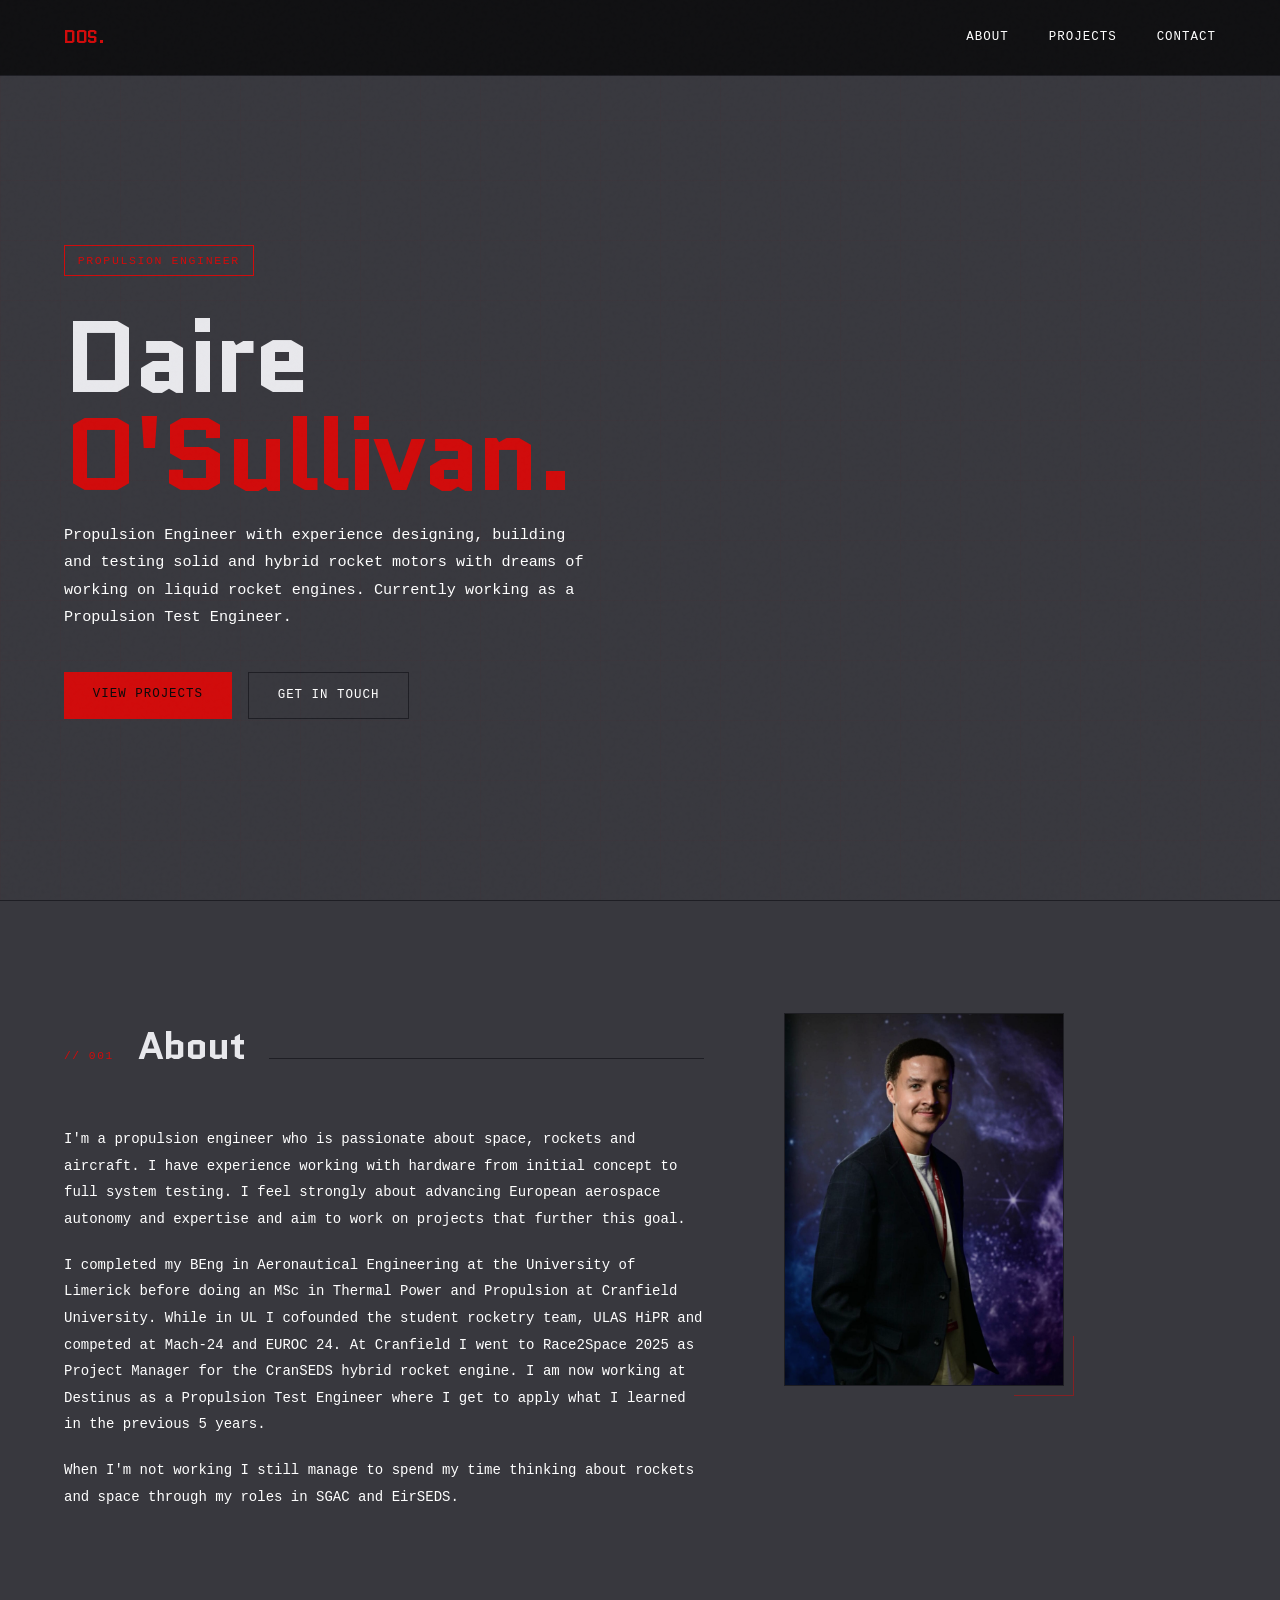
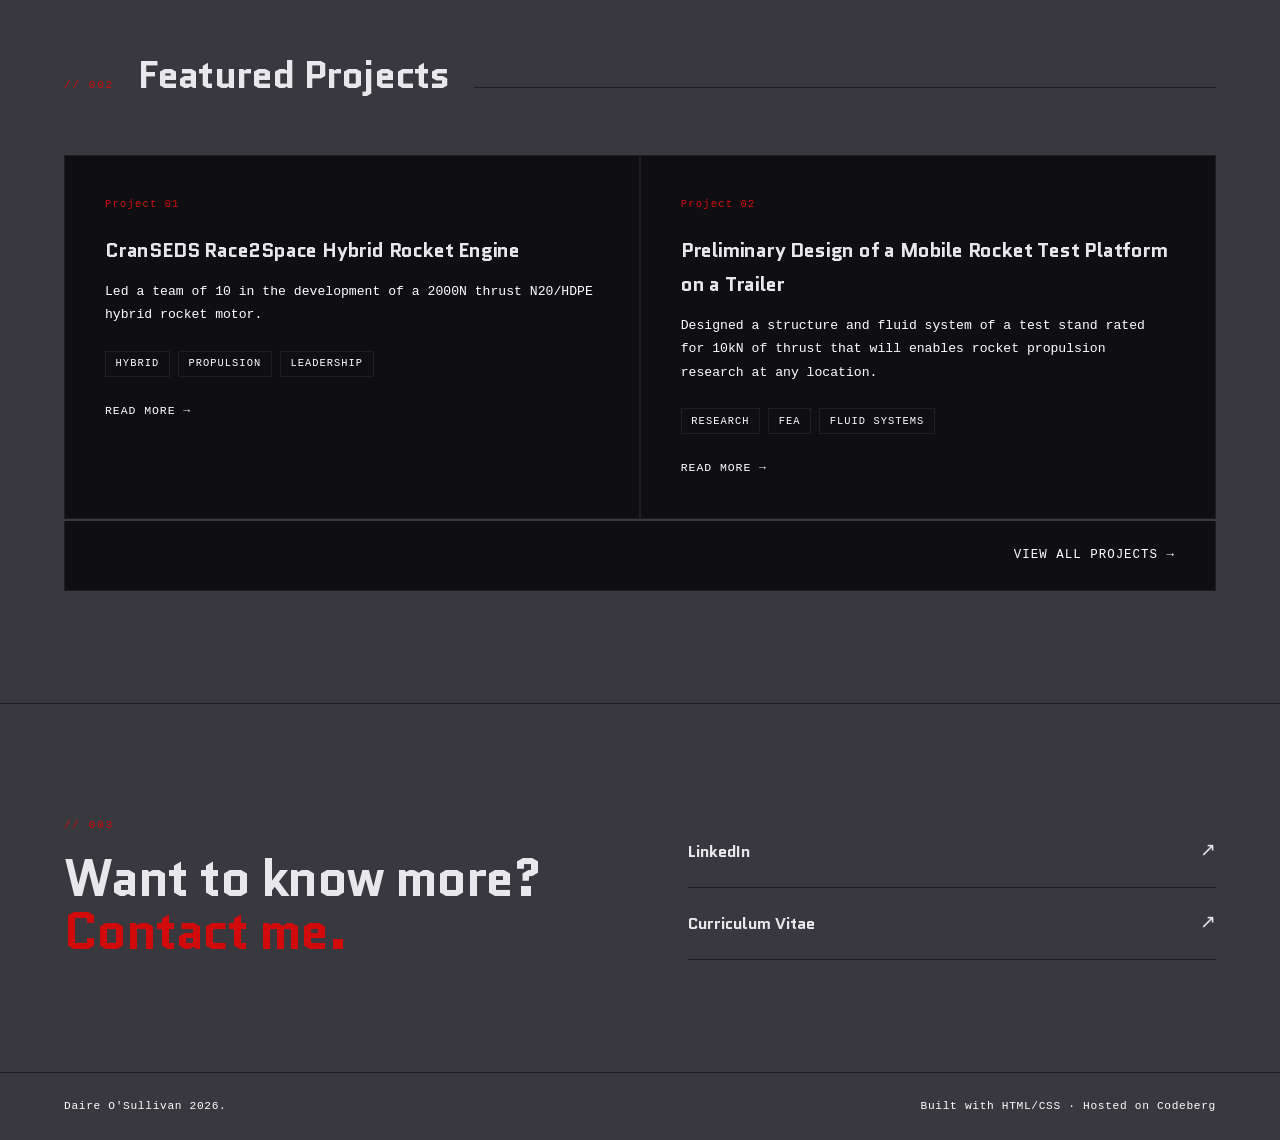
==== index.html @ b2d94233 "update contact me tagline" ====
<!DOCTYPE html>
<html lang="en">
<head>
  <meta charset="UTF-8" />
  <meta name="viewport" content="width=device-width, initial-scale=1.0"/>
  <title>Daire O'Sullivan — Propulsion Engineer</title>
  <link rel="preconnect" href="https://fonts.googleapis.com">
  <link href="https://fonts.googleapis.com/css2?family=Orbitron:wght@400..900&family=Quantico:ital,wght@0,400;0,700;1,400;1,700&display=swap" rel="stylesheet">
  <link rel="stylesheet" href="style.css">
  <link rel="icon" type="image/png" href="favicon.png">
  <style>
    /* HERO */
    .hero {
      min-height: 100vh;
      display: flex;
      align-items: center;
      padding: 4rem 4rem 0;
      position: relative;
      z-index: 1;
      overflow: visible;
    }

    .hero-inner { max-width: 900px; overflow: visible; }

    .hero-tag {
      display: inline-block;
      font-size: 0.72rem;
      letter-spacing: 0.14em;
      text-transform: uppercase;
      color: var(--accent);
      border: 1px solid var(--accent);
      padding: 0.3rem 0.8rem;
      margin-bottom: 2rem;
      animation: fadeUp 0.6s ease both;
    }

    .hero-name {
      font-family: 'Quantico', sans-serif;
      font-size: clamp(3.5rem, 8vw, 7rem);
      font-weight: 800;
      line-height: 0.95;
      letter-spacing: -0.03em;
      color: var(--text);
      margin-bottom: 1.2rem;
      animation: fadeUp 0.6s 0.1s ease both;
    }

    .hero-name span { color: var(--accent); display: block; }

    .hero-sub {
      font-size: 0.95rem;
      color: var(--muted);
      max-width: 520px;
      line-height: 1.8;
      margin-bottom: 2.5rem;
      animation: fadeUp 0.6s 0.2s ease both;
    }

    .hero-cta {
      display: flex;
      gap: 1rem;
      flex-wrap: wrap;
      animation: fadeUp 0.6s 0.3s ease both;
    }

    /* ABOUT */
    .about {
      padding: 7rem 4rem;
      position: relative;
      z-index: 1;
      border-top: 1px solid var(--border);
      
    }

    .about-inner {
  display: grid;
  grid-template-columns: 1fr 280px;
  gap: 5rem;
  align-items: start;
  max-width: 1000px;
}

@media (max-width: 768px) {
  .about-inner {
    grid-template-columns: 1fr;
    gap: 2rem;
  }
  .about-photo-wrap {
    max-width: 200px;
    margin: 0 auto;
  }
}

    .about-text p {
      color: var(--muted);
      margin-bottom: 1.2rem;
      line-height: 1.9;
    }

    .about-text p strong {
      color: var(--text);
      font-weight: 500;
    }

    .about-photo-wrap 
    { 
      position: relative; 
    }

    .about-photo {
      width: 100%;
      aspect-ratio: 3/4;
      object-fit: cover;
      display: block;
      border: 1px solid var(--border);
      filter: grayscale(20%);
    }

    .about-photo-wrap::after {
      content: '';
      position: absolute;
      bottom: -10px; right: -10px;
      width: 60px; height: 60px;
      border-right: 1px solid var(--accent);
      border-bottom: 1px solid var(--accent);
      opacity: 0.5;
    }

    /* FEATURED PROJECTS */
    .featured {
      padding: 0 4rem 7rem;
      position: relative;
      z-index: 1;
    }

    .featured-footer {
      margin-top: 1.5px;
      background: var(--card-bg);
      border: 1.5px solid var(--border);
      border-top: none;
      padding: 1.5rem 2.5rem;
      display: flex;
      justify-content: flex-end;
    }

    .view-all {
      font-size: 0.78rem;
      letter-spacing: 0.08em;
      text-transform: uppercase;
      color: var(--muted);
      text-decoration: none;
      display: flex;
      align-items: center;
      gap: 0.5rem;
      transition: color 0.2s;
    }

    .view-all:hover { color: var(--accent); }

    /* CONTACT */
    .contact {
      padding: 7rem 4rem;
      border-top: 1px solid var(--border);
      display: grid;
      grid-template-columns: 1fr 1fr;
      gap: 6rem;
      align-items: center;
      position: relative;
      z-index: 1;
    }

    .contact-headline {
      font-family: 'Quantico', sans-serif;
      font-size: clamp(2.2rem, 4vw, 3.5rem);
      font-weight: 800;
      letter-spacing: -0.03em;
      line-height: 1.05;
    }

    .contact-headline span { color: var(--accent); }

    .contact-links { display: flex; flex-direction: column; }

    .contact-item {
      display: flex;
      justify-content: space-between;
      align-items: center;
      padding: 1.2rem 0;
      border-bottom: 1px solid var(--border);
      text-decoration: none;
      color: var(--text);
      transition: all 0.2s;
    }

    .contact-item:hover { color: var(--accent); }

    .contact-item-label {
      font-size: 0.72rem;
      letter-spacing: 0.1em;
      text-transform: uppercase;
      color: var(--muted);
      margin-bottom: 0.2rem;
    }

    .contact-item:hover .contact-item-label { color: var(--accent); }

    .contact-item-value {
      font-family: 'Quantico', sans-serif;
      font-size: 1rem;
      font-weight: 600;
    }

    .arrow {
      font-size: 1.2rem;
      transition: transform 0.2s;
    }

    .contact-item:hover .arrow { transform: translate(4px, -4px); }

    @media (max-width: 768px) {
      .hero { padding: 8rem 1.5rem 4rem; min-height: auto; }
      .about { padding: 4rem 1.5rem; }
      .featured { padding: 0 1.5rem 4rem; }
      .contact { padding: 4rem 1.5rem; grid-template-columns: 1fr; gap: 3rem; }
    }
  </style>
</head>
<body>

  <nav>
    <a href="index.html" class="nav-logo">DOS.</a>
    <ul class="nav-links">
      <li><a href="#about">About</a></li>
      <li><a href="projects-home.html">Projects</a></li>
      <li><a href="#contact">Contact</a></li>
    </ul>
  </nav>

  <!-- HERO -->
  <section class="hero">
    <div class="hero-inner">
      <div class="hero-tag">Propulsion Engineer</div>
      <h1 class="hero-name">
        Daire<br>
        <span>O'Sullivan.</span>
      </h1>
      <p class="hero-sub">
        Propulsion Engineer with experience designing, building and testing solid and hybrid rocket motors with dreams of working on liquid rocket engines. 
        Currently working as a Propulsion Test Engineer.
      </p>
      <div class="hero-cta">
        <a href="projects-home.html" class="btn btn-primary">View Projects</a>
        <a href="#contact" class="btn btn-outline">Get in Touch</a>
      </div>
    </div>
  </section>

  <!-- ABOUT -->
  <section class="about" id="about">
  <div class="about-inner">
    <div>
      <div class="section-header reveal">
        <span class="section-label">// 001</span>
        <h2 class="section-title">About</h2>
        <div class="section-line"></div>
      </div>
      <div class="about-text reveal">
        <p>
          I'm a propulsion engineer who is passionate about space, rockets and aircraft.
          I have experience working with hardware from initial concept to full system testing.
          I feel strongly about advancing European aerospace autonomy and expertise and aim to work on projects that further this goal.
        </p>
        <p>
          I completed my BEng in Aeronautical Engineering at the University of Limerick before doing an MSc in Thermal Power and Propulsion at Cranfield University.
          While in UL I cofounded the student rocketry team, ULAS HiPR and competed at Mach-24 and EUROC 24. 
          At Cranfield I went to Race2Space 2025 as Project Manager for the CranSEDS hybrid rocket engine. 
          I am now working at Destinus as a Propulsion Test Engineer where I get to apply what I learned in the previous 5 years.
        </p>
        <p>
          When I'm not working I still manage to spend my time thinking about rockets and space through my roles in SGAC and EirSEDS.
        </p>
      </div>
    </div>
    <div class="about-photo-wrap reveal">
      <img src="photo.jpg" alt="Daire O'Sullivan" class="about-photo">
    </div>
  </div>
</section>

  <!-- FEATURED PROJECTS -->
  <section class="featured" id="projects">
    <div class="section-header reveal">
      <span class="section-label">// 002</span>
      <h2 class="section-title">Featured Projects</h2>
      <div class="section-line"></div>
    </div>

    <div class="projects-grid">
      <a href="project-hybrid.html" class="project-card reveal">
        <span class="project-index">Project 01</span>
        <h3 class="project-title">CranSEDS Race2Space Hybrid Rocket Engine</h3>
        <p class="project-desc">
          Led a team of 10 in the development of a 2000N thrust N20/HDPE hybrid rocket motor.
        </p>
        <div class="project-tags">
          <span class="tag">Hybrid</span>
          <span class="tag">Propulsion</span>
          <span class="tag">Leadership</span>
        </div>
        <span class="project-more">Read more →</span>
      </a>

      <a href="project-test stand.html" class="project-card reveal">
        <span class="project-index">Project 02</span>
        <h3 class="project-title"> Preliminary Design of a Mobile Rocket Test Platform on a Trailer</h3>
        <p class="project-desc">
          Designed a structure and fluid system of a test stand rated for 10kN of thrust that will enables rocket propulsion research at any location. 
        </p>
        <div class="project-tags">
          <span class="tag">Research</span>
          <span class="tag">FEA</span>
          <span class="tag">Fluid Systems</span>
        </div>
        <span class="project-more">Read more →</span>
      </a>
    </div>

    <div class="featured-footer">
      <a href="projects-home.html" class="view-all">View all projects →</a>
    </div>
  </section>

  <!-- CONTACT -->
  <section class="contact" id="contact">
    <div class="reveal">
      <div class="section-label" style="margin-bottom:1rem">// 003</div>
      <h2 class="contact-headline">
        Want to know more?<br>
        <span>Contact me.</span>
      </h2>
    </div>
    <div class="contact-links reveal">
      <!--<a href="mailto:you@email.com" class="contact-item">
        <div>
          <div class="contact-item-label">Email</div>
          <div class="contact-item-value">you@email.com</div>
        </div>
        <span class="arrow">↗</span>
      </a>-->
      <a href="https://www.linkedin.com/in/daire-o-sullivan-aeronautical/" class="contact-item" target="_blank">
        <div>
          <div class="contact-item-value">LinkedIn</div>
          <!--<div class="contact-item-value">https://www.linkedin.com/in/daire-o-sullivan-aeronautical/</div>-->
        </div>
        <span class="arrow">↗</span>
      </a>
      <!--<a href="https://github.com/yourusername" class="contact-item" target="_blank">
        <div>
          <div class="contact-item-label">GitHub</div>
          <div class="contact-item-value">github.com/yourusername</div>
        </div>
        <span class="arrow">↗</span>
      </a>-->
      <a href="documents\DOS CV March 2026.pdf" class="contact-item" target="_blank">
        <div>
          <div class="contact-item-value">Curriculum Vitae</div>
          <!--<div class="contact-item-value">Download PDF</div>-->
        </div>
        <span class="arrow">↗</span>
      </a>
    </div>
  </section>

  <footer>
    <p>Daire O'Sullivan 2026.</p>
    <p>Built with HTML/CSS · Hosted on Codeberg</p>
  </footer>

  <script>
    const reveals = document.querySelectorAll('.reveal');
    const observer = new IntersectionObserver((entries) => {
      entries.forEach((entry, i) => {
        if (entry.isIntersecting) {
          setTimeout(() => entry.target.classList.add('visible'), i * 80);
          observer.unobserve(entry.target);
        }
      });
    }, { threshold: 0.1 });
    reveals.forEach(el => observer.observe(el));
  </script>

</body>
</html>
---- style.css ----
*, *::before, *::after { box-sizing: border-box; margin: 0; padding: 0; }

:root {
  --bg: #38383e;
  --surface: #111114;
  --border: #1e1e24;
  --accent: #d10b0b;
  --accent-dim: rgba(209, 11, 11, 0.12);
  --text: #e8e8ec;
  --muted: #ffffff;
  --card-bg: #0f0f13;
}

html { scroll-behavior: smooth; }

body {
  background: var(--bg);
  color: var(--text);
  font-family: 'DM Mono', monospace;
  font-size: 14px;
  line-height: 1.7;
  overflow-x: hidden;
}

/* NOISE TEXTURE OVERLAY */
body::before {
  content: '';
  position: fixed;
  inset: 0;
  background-image: url("data:image/svg+xml,%3Csvg viewBox='0 0 256 256' xmlns='http://www.w3.org/2000/svg'%3E%3Cfilter id='noise'%3E%3CfeTurbulence type='fractalNoise' baseFrequency='0.9' numOctaves='4' stitchTiles='stitch'/%3E%3C/filter%3E%3Crect width='100%25' height='100%25' filter='url(%23noise)' opacity='0.04'/%3E%3C/svg%3E");
  pointer-events: none;
  z-index: 9999;
  opacity: 0.4;
}

/* GRID LINES */
body::after {
  content: '';
  position: fixed;
  inset: 0;
  background-image:
    linear-gradient(rgba(209, 11, 11,0.02) 1px, transparent 1px),
    linear-gradient(90deg, rgba(209, 11, 11,0.02) 1px, transparent 1px);
  background-size: 60px 60px;
  pointer-events: none;
  z-index: 0;
}

/* NAV */
nav {
  position: fixed;
  top: 0; left: 0; right: 0;
  z-index: 100;
  display: flex;
  justify-content: space-between;
  align-items: center;
  padding: 1.4rem 4rem;
  background: rgba(10,10,11,0.85);
  backdrop-filter: blur(12px);
  border-bottom: 1px solid var(--border);
}

.nav-logo {
  font-family: 'Quantico', sans-serif;
  font-weight: 800;
  font-size: 1.1rem;
  letter-spacing: -0.02em;
  color: var(--accent);
  text-decoration: none;
}

.nav-links {
  display: flex;
  gap: 2.5rem;
  list-style: none;
}

.nav-links a {
  color: var(--muted);
  text-decoration: none;
  font-size: 0.78rem;
  letter-spacing: 0.08em;
  text-transform: uppercase;
  transition: color 0.2s;
}

.nav-links a:hover,
.nav-links a.active { color: var(--accent); }

/* SECTION HEADERS */
.section-header {
  display: flex;
  align-items: baseline;
  gap: 1.5rem;
  margin-bottom: 3rem;
}

.section-label {
  font-size: 0.7rem;
  letter-spacing: 0.14em;
  text-transform: uppercase;
  color: var(--accent);
  white-space: nowrap;
}

.section-title {
  font-family: 'Quantico', sans-serif;
  font-size: clamp(1.8rem, 3vw, 2.5rem);
  font-weight: 700;
  letter-spacing: -0.02em;
}

.section-line {
  flex: 1;
  height: 1px;
  background: var(--border);
}

/* BUTTONS */
.btn {
  display: inline-block;
  text-decoration: none;
  font-size: 0.78rem;
  letter-spacing: 0.08em;
  text-transform: uppercase;
  padding: 0.75rem 1.8rem;
  transition: all 0.2s;
  cursor: pointer;
  font-family: 'DM Mono', monospace;
}

.btn-primary {
  background: var(--accent);
  color: #0a0a0b;
  font-weight: 500;
}

.btn-primary:hover { background: #fff; }

.btn-outline {
  border: 1px solid var(--border);
  color: var(--muted);
}

.btn-outline:hover {
  border-color: var(--accent);
  color: var(--accent);
}

/* PROJECT CARDS */
.projects-grid {
  display: grid;
  grid-template-columns: repeat(2, 1fr);
  gap: 1.5px;
  background: var(--border);
  border: 1.5px solid var(--border);
}

.project-card {
  background: var(--card-bg);
  padding: 2.5rem;
  position: relative;
  overflow: hidden;
  transition: background 0.3s;
  text-decoration: none;
  color: inherit;
  display: block;
}

.project-card::before {
  content: '';
  position: absolute;
  top: 0; left: 0; right: 0;
  height: 2px;
  background: var(--accent);
  transform: scaleX(0);
  transform-origin: left;
  transition: transform 0.4s ease;
}

.project-card:hover { background: #13131a; }
.project-card:hover::before { transform: scaleX(1); }

.project-index {
  font-size: 0.65rem;
  letter-spacing: 0.12em;
  color: var(--accent);
  margin-bottom: 1.2rem;
  display: block;
}

.project-title {
  font-family: 'Quantico', sans-serif;
  font-size: 1.25rem;
  font-weight: 700;
  letter-spacing: -0.01em;
  margin-bottom: 0.8rem;
  color: var(--text);
}

.project-desc {
  font-size: 0.82rem;
  color: var(--muted);
  line-height: 1.8;
  margin-bottom: 1.5rem;
}

.project-tags {
  display: flex;
  flex-wrap: wrap;
  gap: 0.5rem;
  margin-bottom: 1.5rem;
}

.tag {
  font-size: 0.65rem;
  letter-spacing: 0.1em;
  text-transform: uppercase;
  color: var(--muted);
  border: 1px solid var(--border);
  padding: 0.2rem 0.6rem;
  transition: all 0.2s;
}

.project-card:hover .tag {
  border-color: rgba(209, 11, 11,0.2);
  color: rgba(209, 11, 11,0.7);
}

.project-more {
  font-size: 0.72rem;
  letter-spacing: 0.08em;
  text-transform: uppercase;
  color: var(--muted);
  transition: color 0.2s;
  display: flex;
  align-items: center;
  gap: 0.4rem;
}

.project-card:hover .project-more { color: var(--accent); }

/* FOOTER */
footer {
  position: relative;
  z-index: 1;
  border-top: 1px solid var(--border);
  padding: 1.5rem 4rem;
  display: flex;
  justify-content: space-between;
  align-items: center;
}

footer p {
  font-size: 0.7rem;
  color: var(--muted);
  letter-spacing: 0.06em;
}

/* ANIMATIONS */
@keyframes fadeUp {
  from { opacity: 0; transform: translateY(20px); }
  to { opacity: 1; transform: translateY(0); }
}

.reveal {
  opacity: 0;
  transform: translateY(24px);
  transition: opacity 0.7s ease, transform 0.7s ease;
}

.reveal.visible {
  opacity: 1;
  transform: translateY(0);
}

/* RESPONSIVE */
@media (max-width: 768px) {
  .hero { padding: 8rem 1.5rem 4rem; min-height: auto; }

  .about { padding: 4rem 1.5rem; }
  .about-inner { 
    grid-template-columns: 1fr; 
    gap: 2rem; 
  }
  .about-photo-wrap { 
    max-width: 200px; 
    margin: 0 auto; 
  }

  .featured { padding: 0 1.5rem 4rem; }
  .projects-grid { 
    grid-template-columns: 1fr; 
  }

  .contact { 
    padding: 4rem 1.5rem; 
    grid-template-columns: 1fr; 
    gap: 3rem; 
  }
}
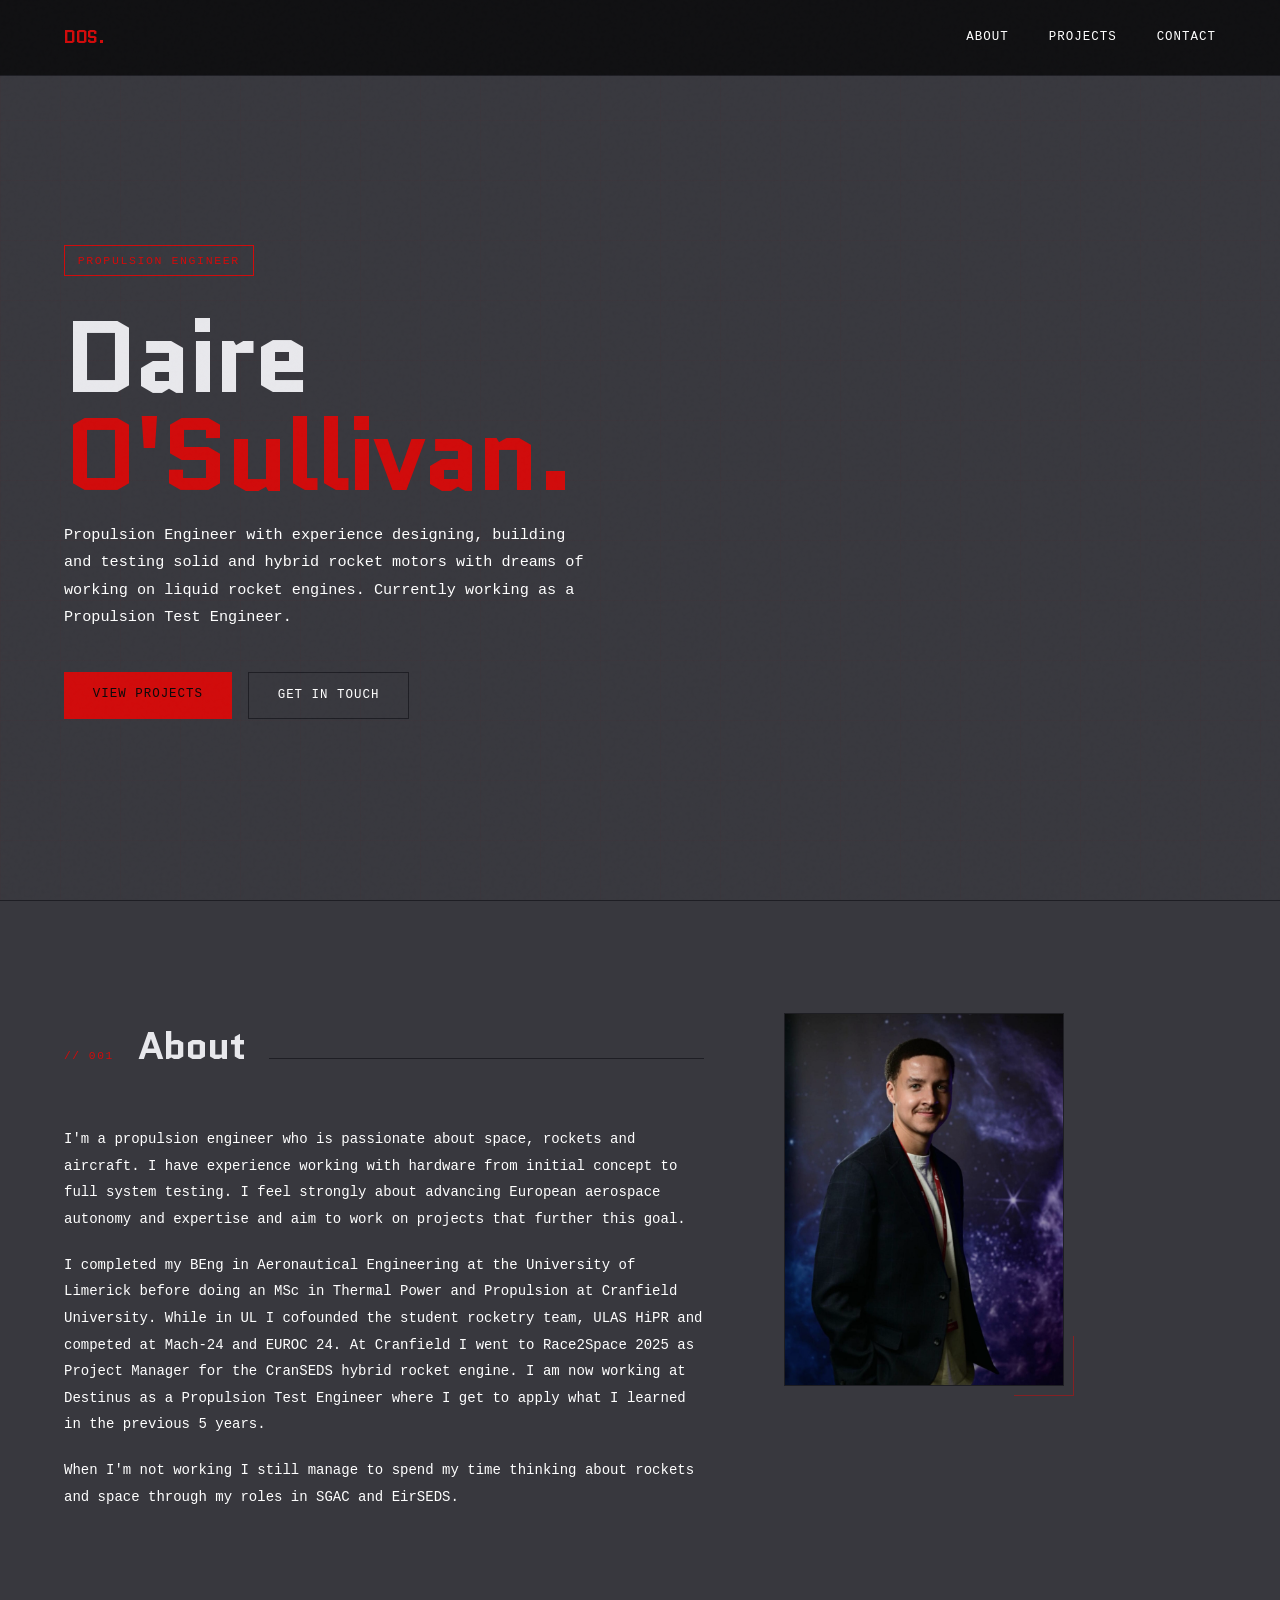
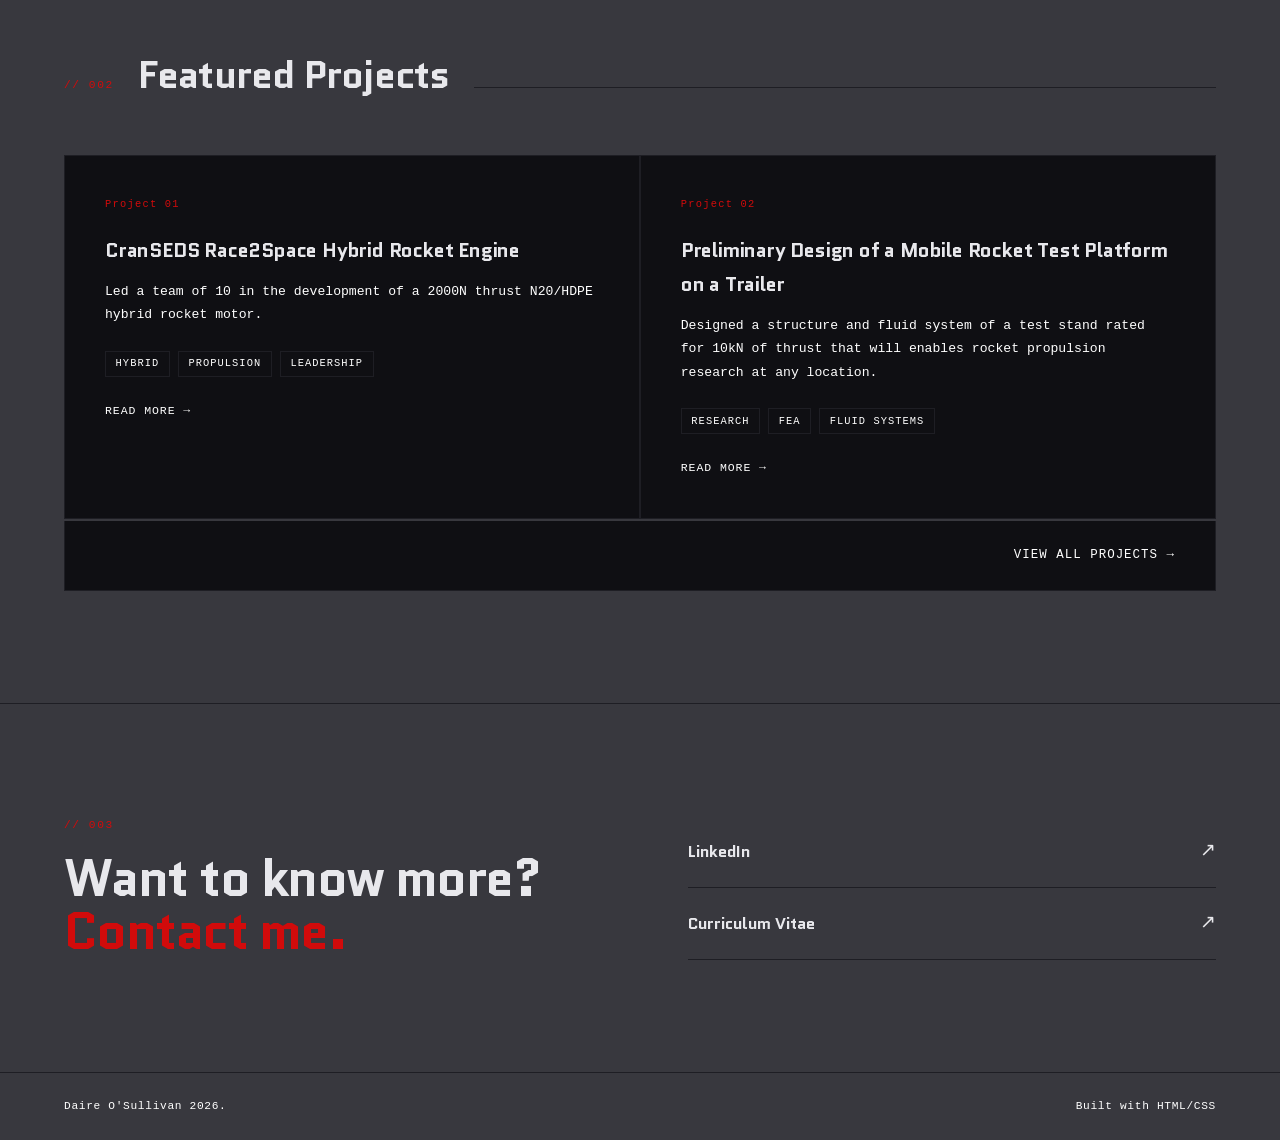
==== commit 1449f8bf: "Update footer host credit" ====
--- a/index.html
+++ b/index.html
@@ -361,7 +361,7 @@
         </div>
         <span class="arrow">↗</span>
       </a>-->
-      <a href="documents\DOS CV March 2026.pdf" class="contact-item" target="_blank">
+      <a href="documents\DOS CV October 2026.pdf" class="contact-item" target="_blank">
         <div>
           <div class="contact-item-value">Curriculum Vitae</div>
           <!--<div class="contact-item-value">Download PDF</div>-->
@@ -373,7 +373,7 @@
 
   <footer>
     <p>Daire O'Sullivan 2026.</p>
-    <p>Built with HTML/CSS · Hosted on Codeberg</p>
+    <p>Built with HTML/CSS </p>
   </footer>
 
   <script>
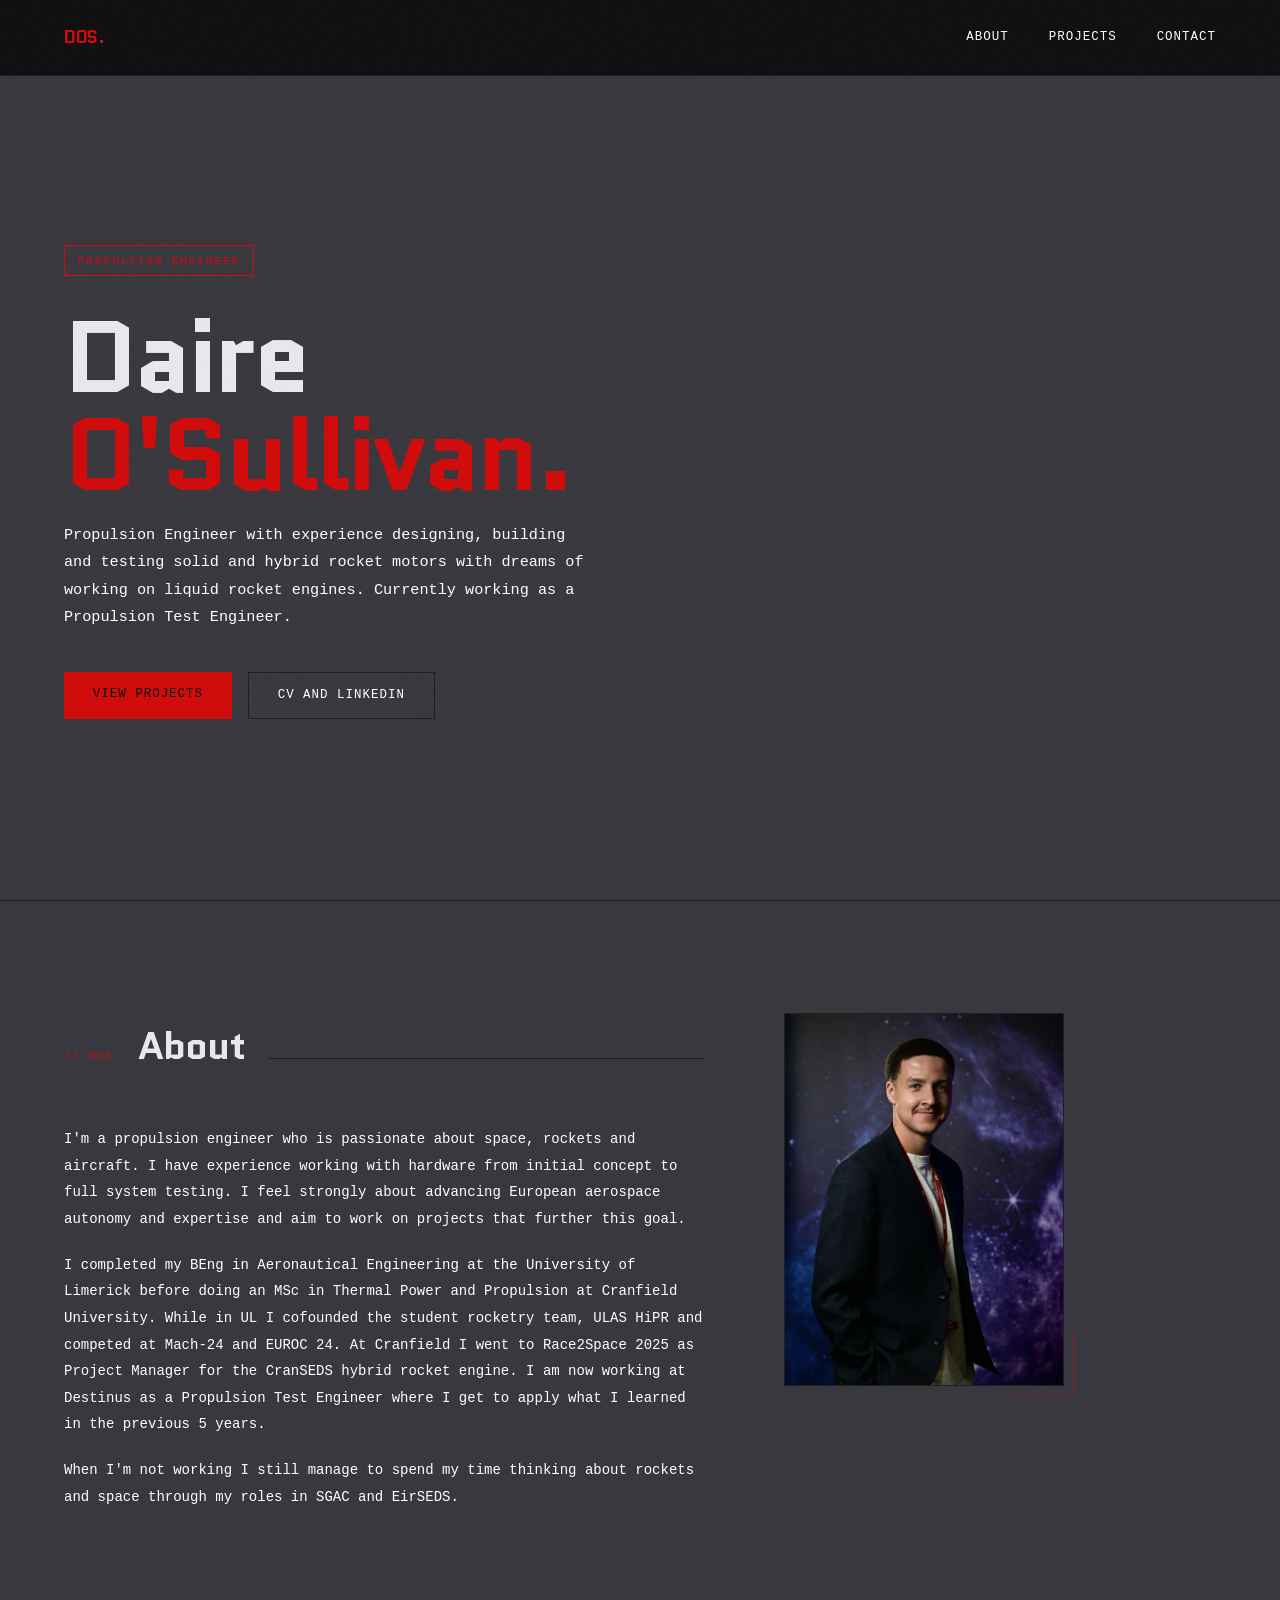
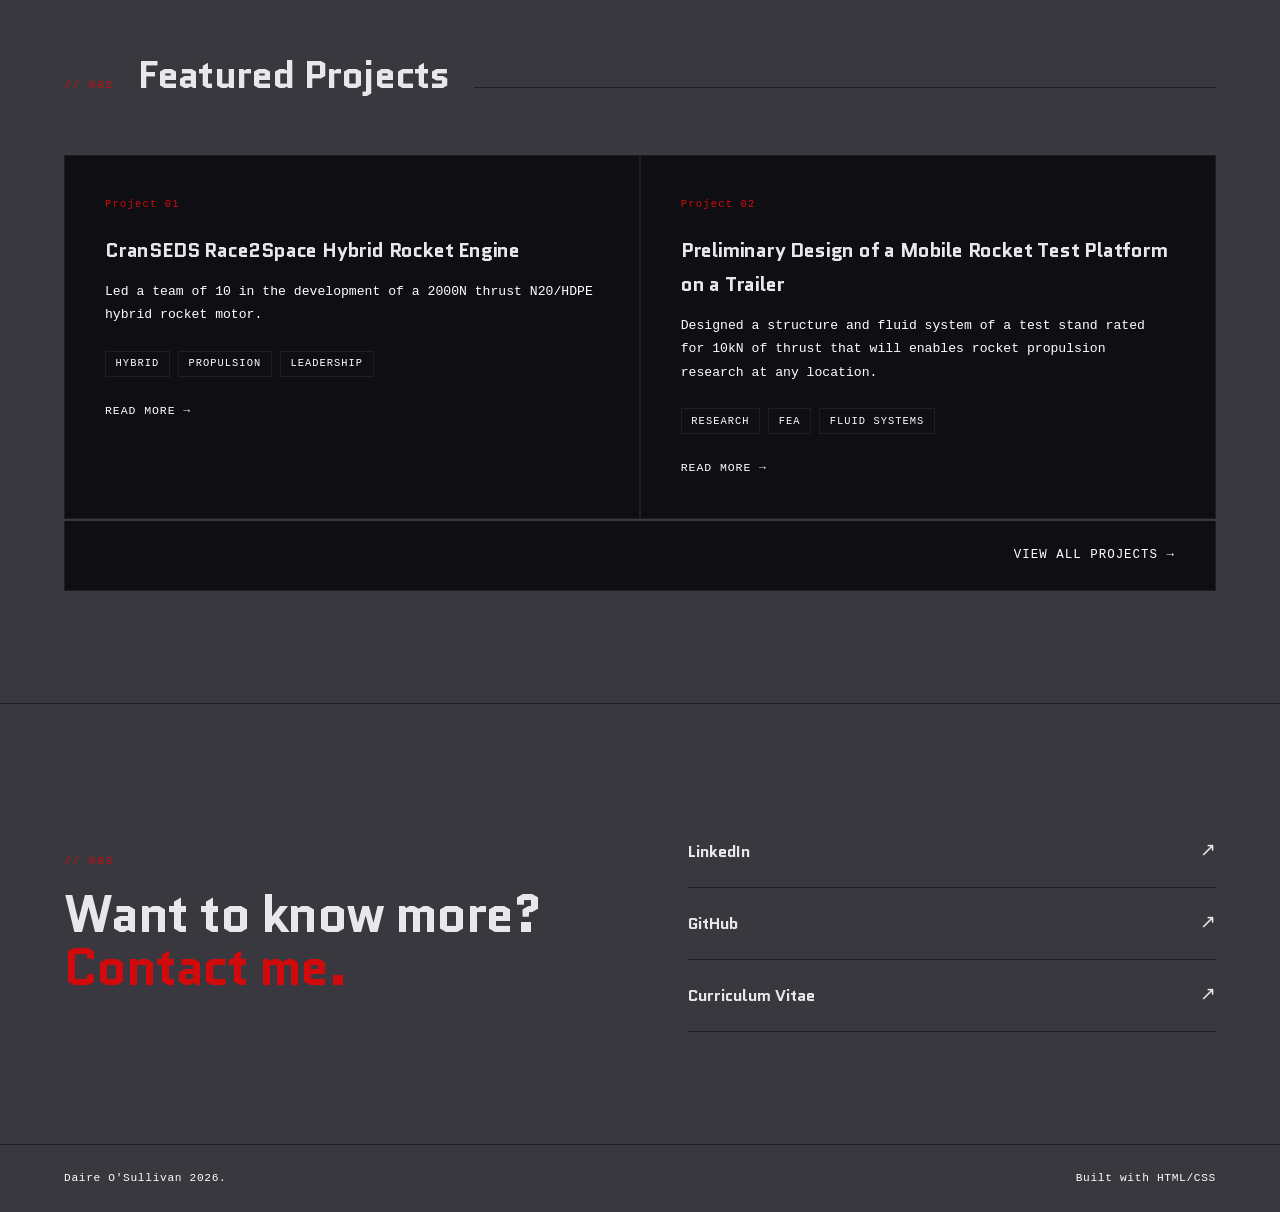
==== commit f5b10acd: "added github link" ====
--- a/index.html
+++ b/index.html
@@ -250,7 +250,7 @@
       </p>
       <div class="hero-cta">
         <a href="projects-home.html" class="btn btn-primary">View Projects</a>
-        <a href="#contact" class="btn btn-outline">Get in Touch</a>
+        <a href="#contact" class="btn btn-outline">CV and LinkedIn</a>
       </div>
     </div>
   </section>
@@ -354,13 +354,13 @@
         </div>
         <span class="arrow">↗</span>
       </a>
-      <!--<a href="https://github.com/yourusername" class="contact-item" target="_blank">
+      <a href="https://github.com/djos42" class="contact-item" target="_blank">
         <div>
-          <div class="contact-item-label">GitHub</div>
-          <div class="contact-item-value">github.com/yourusername</div>
+          <div class="contact-item-value">GitHub</div>
+          <!--<div class="contact-item-value">github.com/yourusername</div>-->
         </div>
         <span class="arrow">↗</span>
-      </a>-->
+      </a>
       <a href="documents\DOS CV October 2026.pdf" class="contact-item" target="_blank">
         <div>
           <div class="contact-item-value">Curriculum Vitae</div>
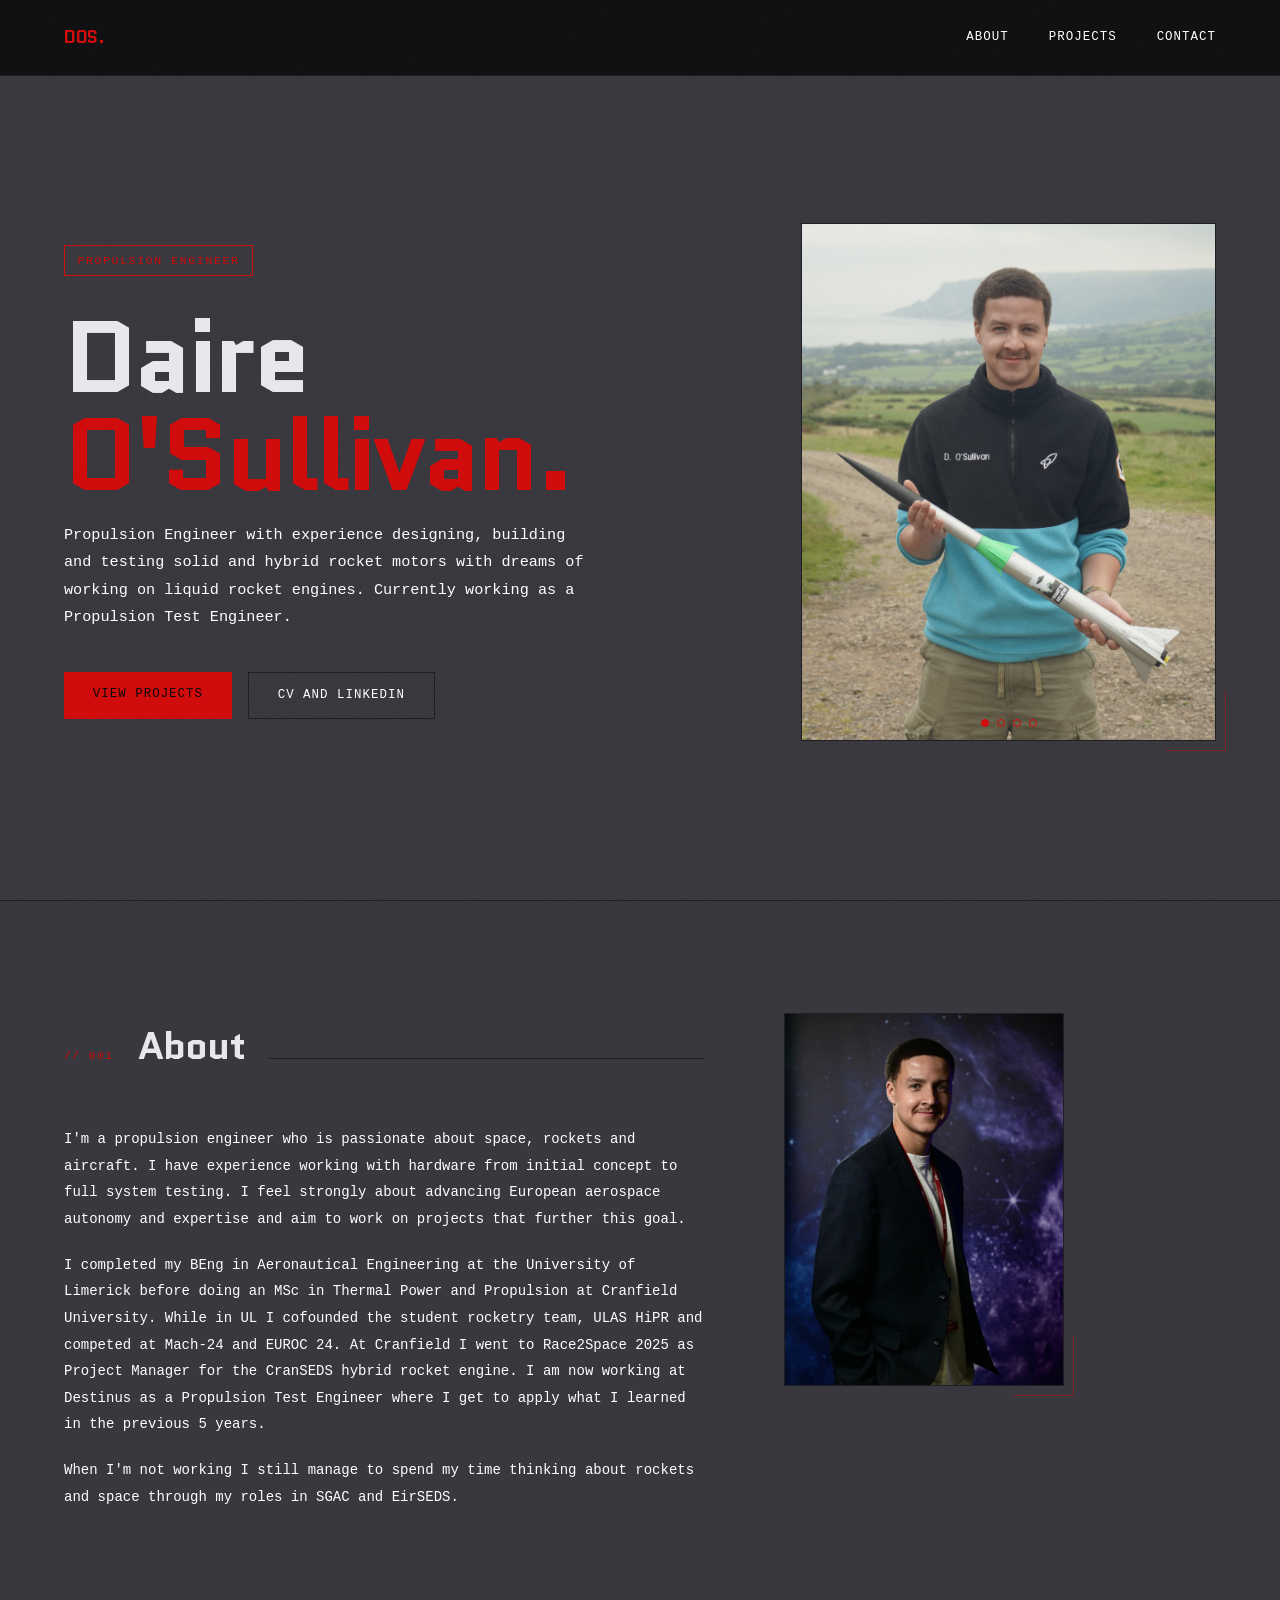
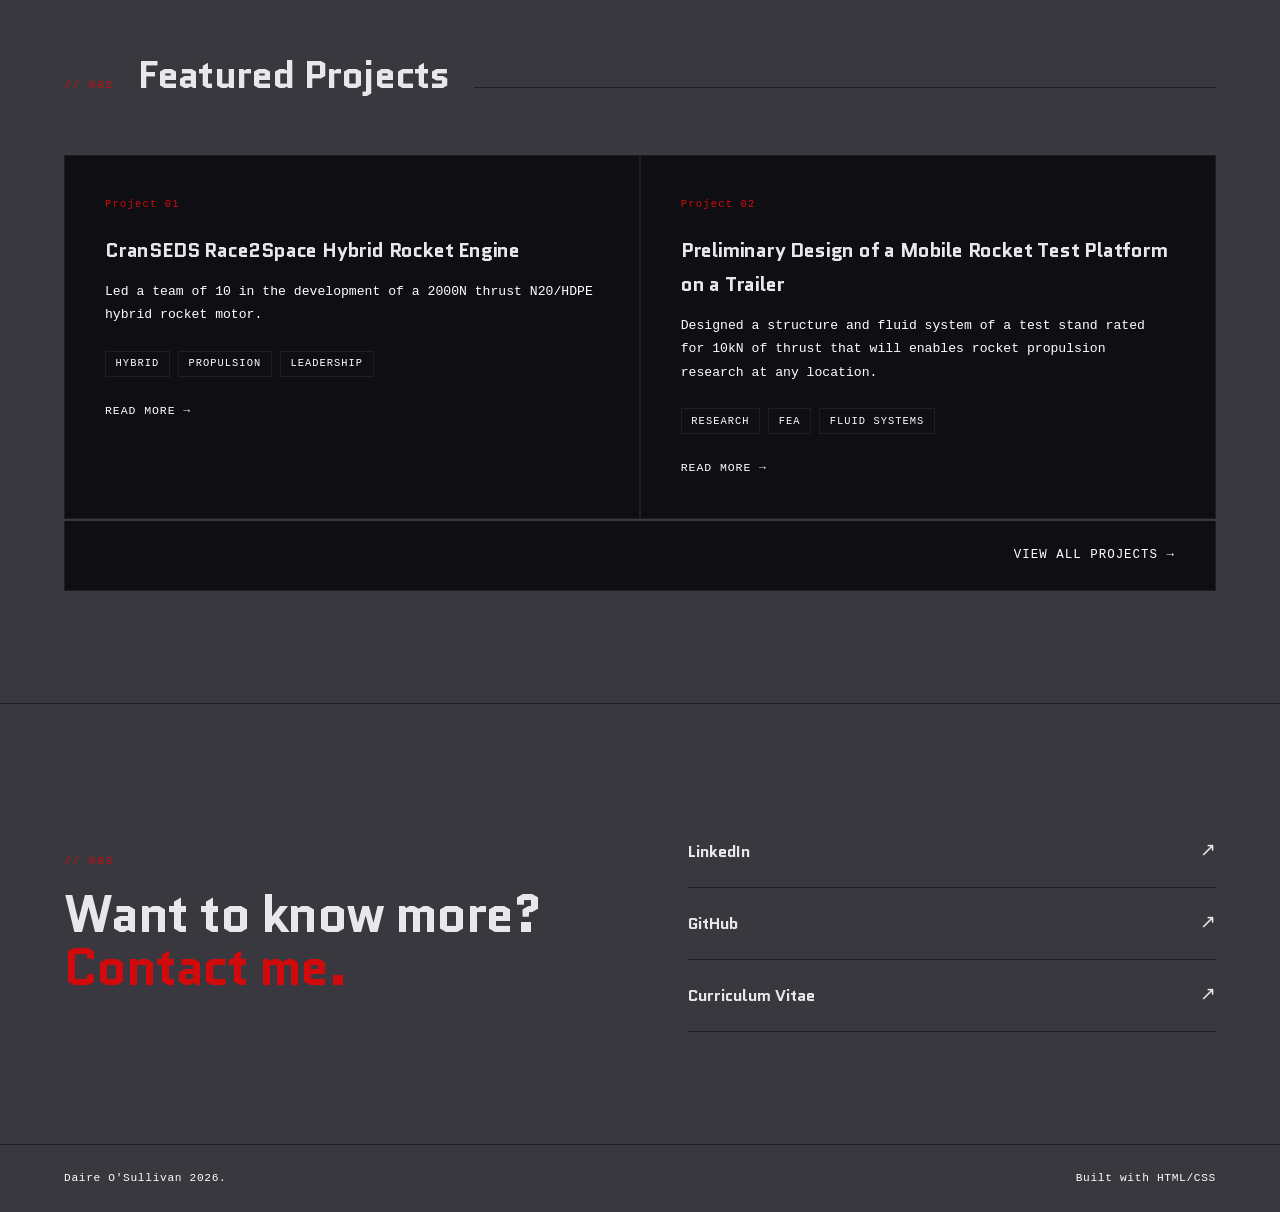
==== commit d303c4c8: "slideshow" ====
--- a/index.html
+++ b/index.html
@@ -253,6 +253,15 @@
         <a href="#contact" class="btn btn-outline">CV and LinkedIn</a>
       </div>
     </div>
+    <div class="hero-slideshow-wrap">
+  <div class="hero-slideshow">
+    <figure class="slide"><img src="pics/hold_rocket.JPG" alt="Holding 'I Want To Believe' in Cushendall"></figure>
+    <figure class="slide"><img src="pics/poster_pic.jpg" alt="Presenting at the UK Space Conference" loading="lazy"></figure>
+    <figure class="slide"><img src="pics/man_and_hybrid.jpg" alt="Posing next to Churro="lazy"></figure>
+    <figure class="slide"><img src="pics/r2s_presentation.jpg" alt="Presenting at the Race2Space symposium="lazy"></figure>
+    <div class="slide-dots"></div>
+  </div>
+</div>
   </section>
 
   <!-- ABOUT -->
@@ -387,6 +396,39 @@
       });
     }, { threshold: 0.1 });
     reveals.forEach(el => observer.observe(el));
+
+    const slides = document.querySelectorAll('.hero-slideshow .slide');
+const dotsWrap = document.querySelector('.slide-dots');
+const wrap = document.querySelector('.hero-slideshow-wrap');
+let current = 0, timer;
+
+slides.forEach((_, i) => {
+  const b = document.createElement('button');
+  b.setAttribute('aria-label', 'Show slide ' + (i + 1));
+  b.addEventListener('click', () => { show(i); stop(); start(); });
+  dotsWrap.appendChild(b);
+});
+const dots = dotsWrap.querySelectorAll('button');
+
+function show(i) {
+  slides[current].classList.remove('active');
+  dots[current].classList.remove('active');
+  current = i;
+  slides[current].classList.add('active');
+  dots[current].classList.add('active');
+}
+function start() {
+  if (!window.matchMedia('(prefers-reduced-motion: reduce)').matches) {
+    timer = setInterval(() => show((current + 1) % slides.length), 5000);
+  }
+}
+function stop() { clearInterval(timer); }
+
+wrap.addEventListener('mouseenter', stop);
+wrap.addEventListener('mouseleave', start);
+
+show(0);
+start();
   </script>
 
 </body>
--- a/style.css
+++ b/style.css
@@ -299,3 +299,97 @@
     gap: 3rem; 
   }
 }
+.hero { justify-content: space-between; gap: 4rem; }
+.hero-inner { flex: 1 1 0; min-width: 0; }
+
+/* shrink the name slightly so it fits beside the slideshow */
+.hero-name { font-size: clamp(3rem, 6vw, 5.5rem); }
+
+.hero-slideshow-wrap {
+  position: relative;
+  flex: 0 0 clamp(300px, 36%, 460px);
+  aspect-ratio: 4 / 5;
+  animation: fadeUp 0.6s 0.3s ease both;
+}
+
+/* same corner accent as your About photo */
+.hero-slideshow-wrap::after {
+  content: '';
+  position: absolute;
+  bottom: -10px; right: -10px;
+  width: 60px; height: 60px;
+  border-right: 1px solid var(--accent);
+  border-bottom: 1px solid var(--accent);
+  opacity: 0.5;
+}
+
+.hero-slideshow {
+  position: relative;
+  width: 100%;
+  height: 100%;
+  overflow: hidden;
+  border: 1px solid var(--border);
+}
+
+.slide {
+  position: absolute;
+  inset: 0;
+  margin: 0;
+  opacity: 0;
+  transition: opacity 1s ease;
+}
+
+.slide.active { opacity: 1; }
+
+.slide img {
+  width: 100%;
+  height: 100%;
+  object-fit: cover;
+  display: block;
+  filter: grayscale(20%);
+}
+
+.slide-dots {
+  position: absolute;
+  bottom: 0.8rem;
+  left: 50%;
+  transform: translateX(-50%);
+  display: flex;
+  gap: 0.5rem;
+  z-index: 2;
+}
+
+.slide-dots button {
+  width: 8px;
+  height: 8px;
+  padding: 0;
+  border-radius: 50%;
+  border: 1px solid var(--accent);
+  background: transparent;
+  cursor: pointer;
+}
+
+.slide-dots button.active { background: var(--accent); }
+
+@media (max-width: 900px) {
+  .hero { flex-direction: column; align-items: stretch; gap: 3rem; }
+  .hero-slideshow-wrap { flex: none; width: 100%; max-width: 460px; }
+}
+.pdf-embed {
+  width: 100%;
+  height: 80vh;
+  margin: 2rem 0 1rem;
+  border: 1px solid var(--border);
+  background: var(--surface);
+}
+
+.pdf-embed object {
+  width: 100%;
+  height: 100%;
+  display: block;
+}
+
+.pdf-embed p {
+  padding: 2rem;
+  text-align: center;
+}
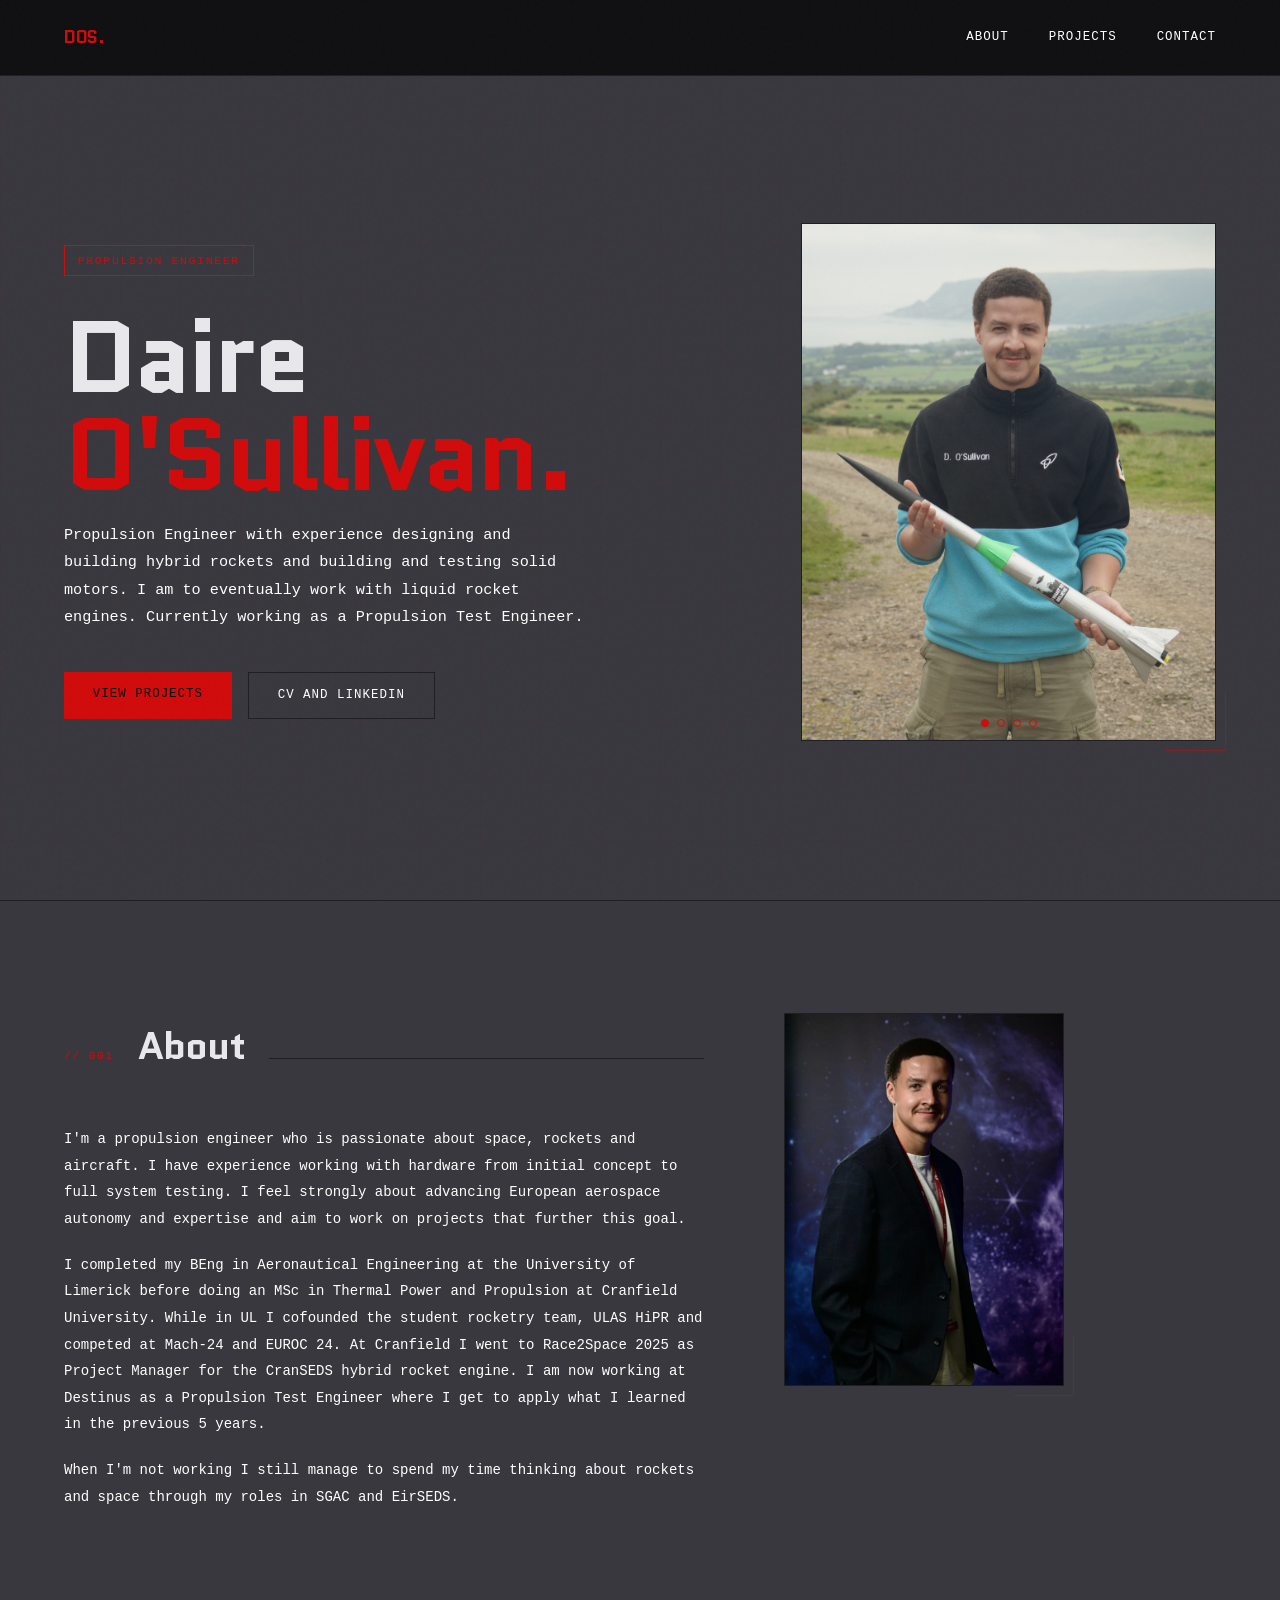
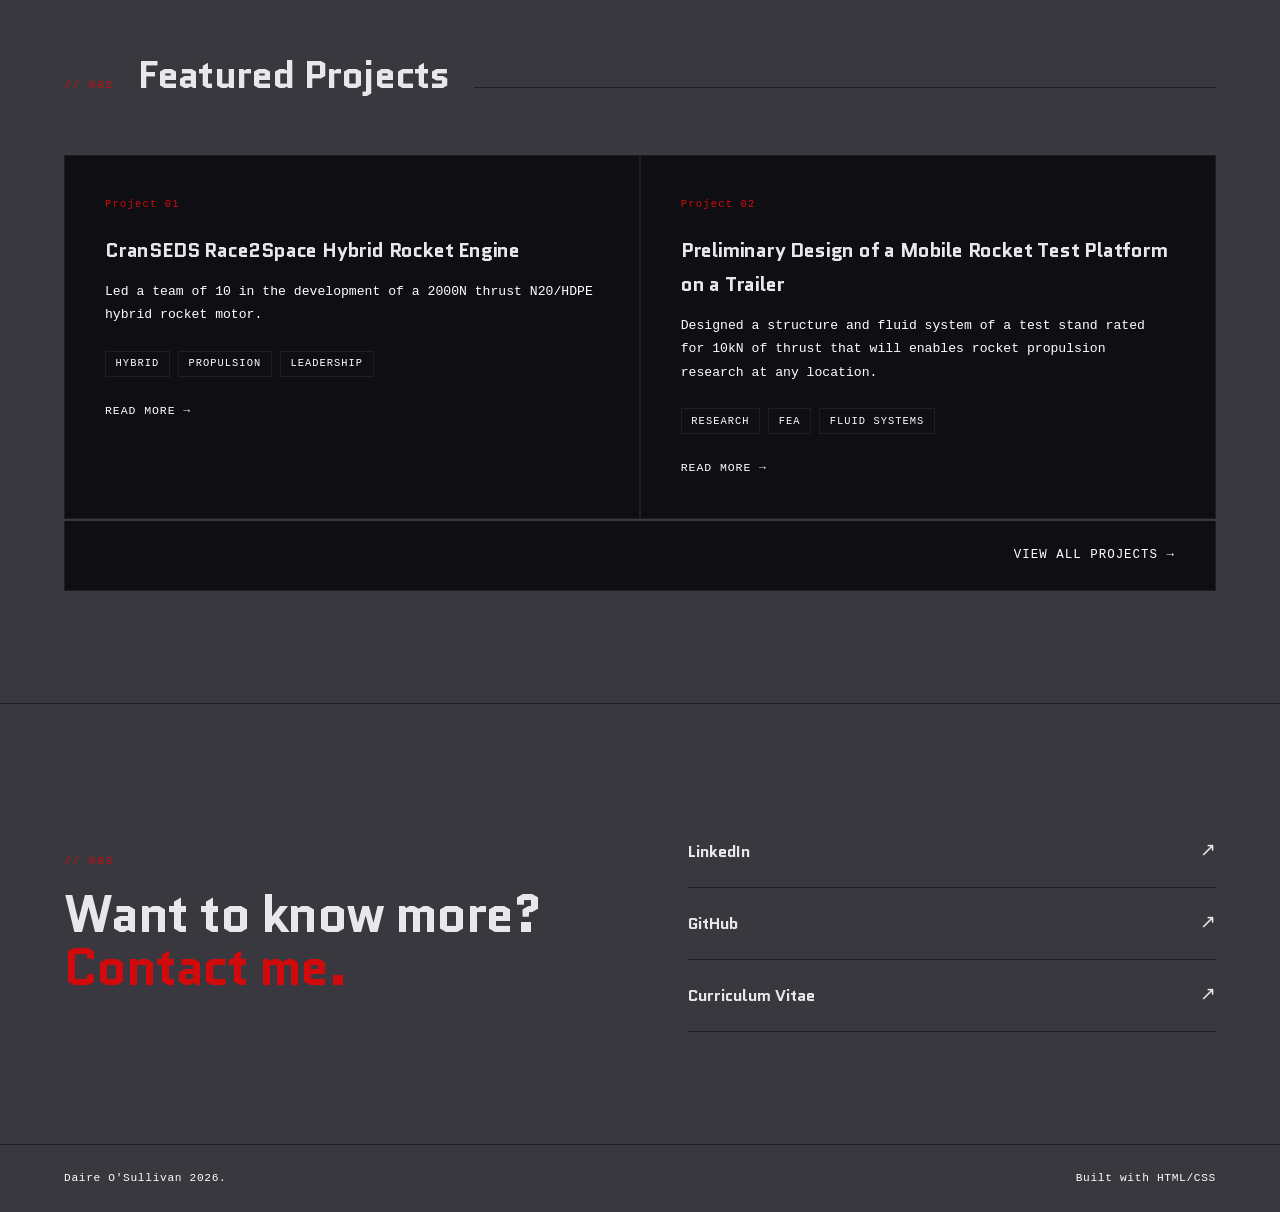
==== commit 15d79e8f: "clarified experience" ====
--- a/index.html
+++ b/index.html
@@ -245,7 +245,7 @@
         <span>O'Sullivan.</span>
       </h1>
       <p class="hero-sub">
-        Propulsion Engineer with experience designing, building and testing solid and hybrid rocket motors with dreams of working on liquid rocket engines. 
+        Propulsion Engineer with experience designing and building hybrid rockets and building and testing solid motors. I am to eventually work with liquid rocket engines. 
         Currently working as a Propulsion Test Engineer.
       </p>
       <div class="hero-cta">
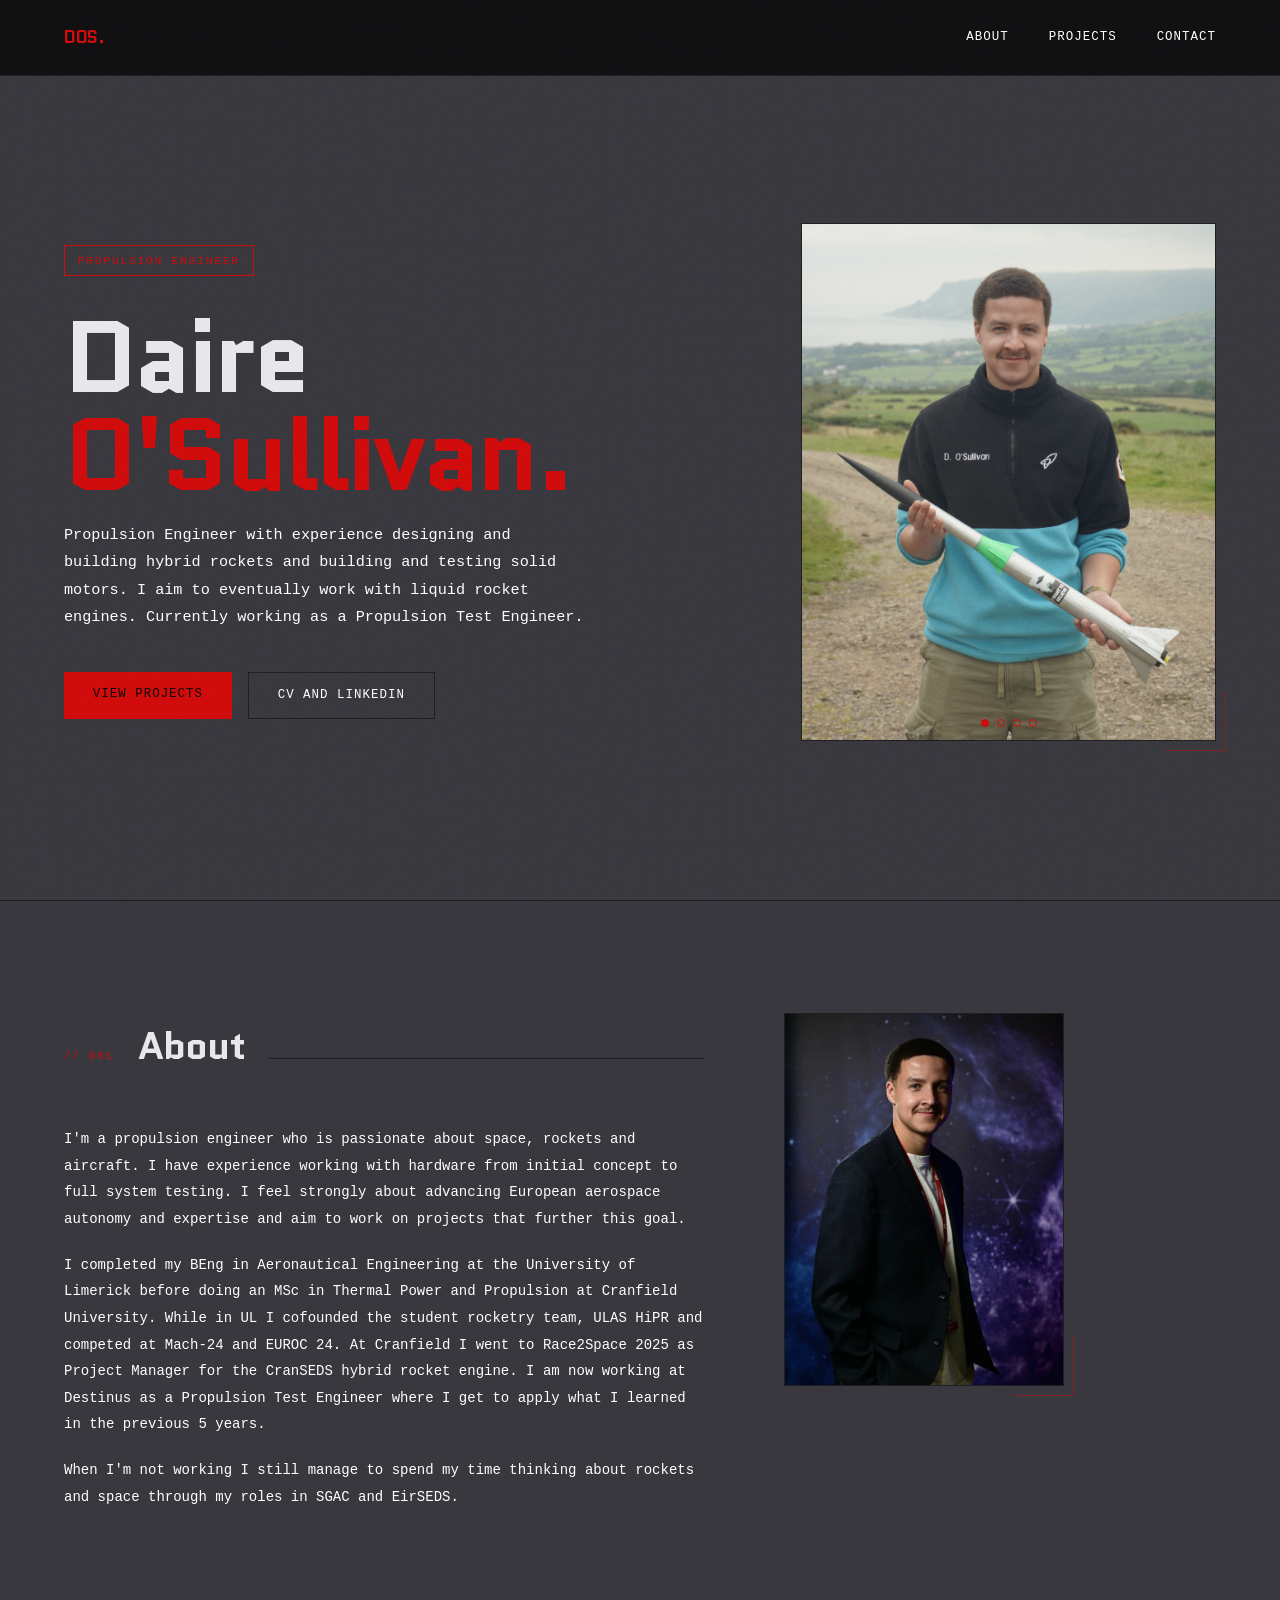
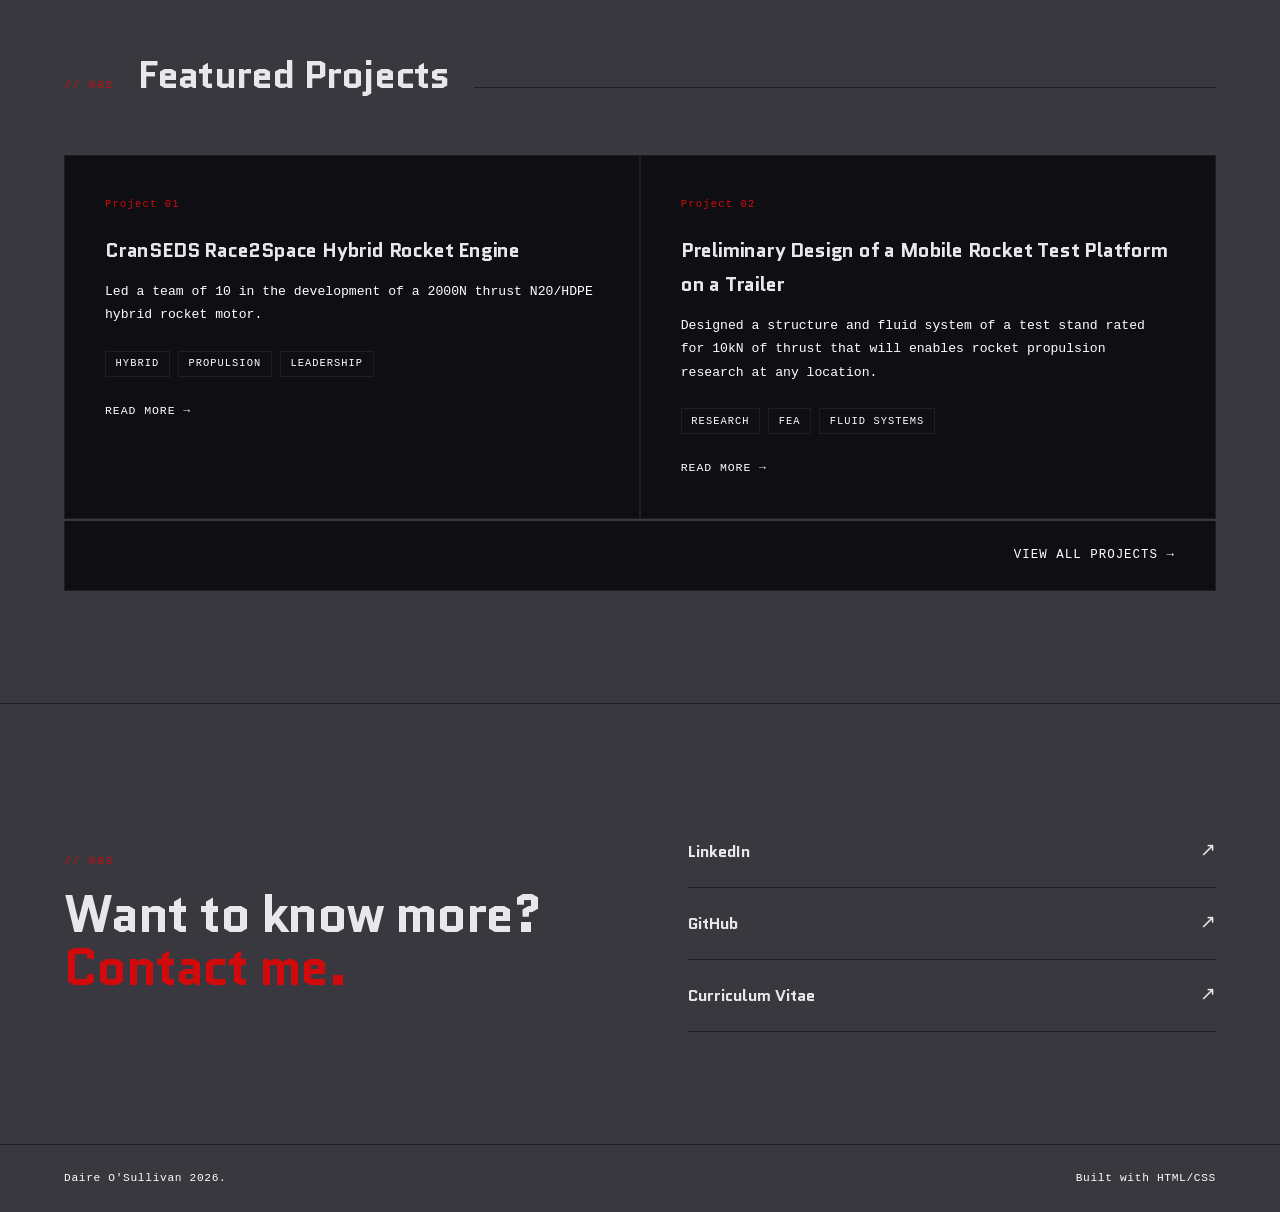
==== commit d8621c21: "typo in aim" ====
--- a/index.html
+++ b/index.html
@@ -245,7 +245,7 @@
         <span>O'Sullivan.</span>
       </h1>
       <p class="hero-sub">
-        Propulsion Engineer with experience designing and building hybrid rockets and building and testing solid motors. I am to eventually work with liquid rocket engines. 
+        Propulsion Engineer with experience designing and building hybrid rockets and building and testing solid motors. I aim to eventually work with liquid rocket engines. 
         Currently working as a Propulsion Test Engineer.
       </p>
       <div class="hero-cta">
